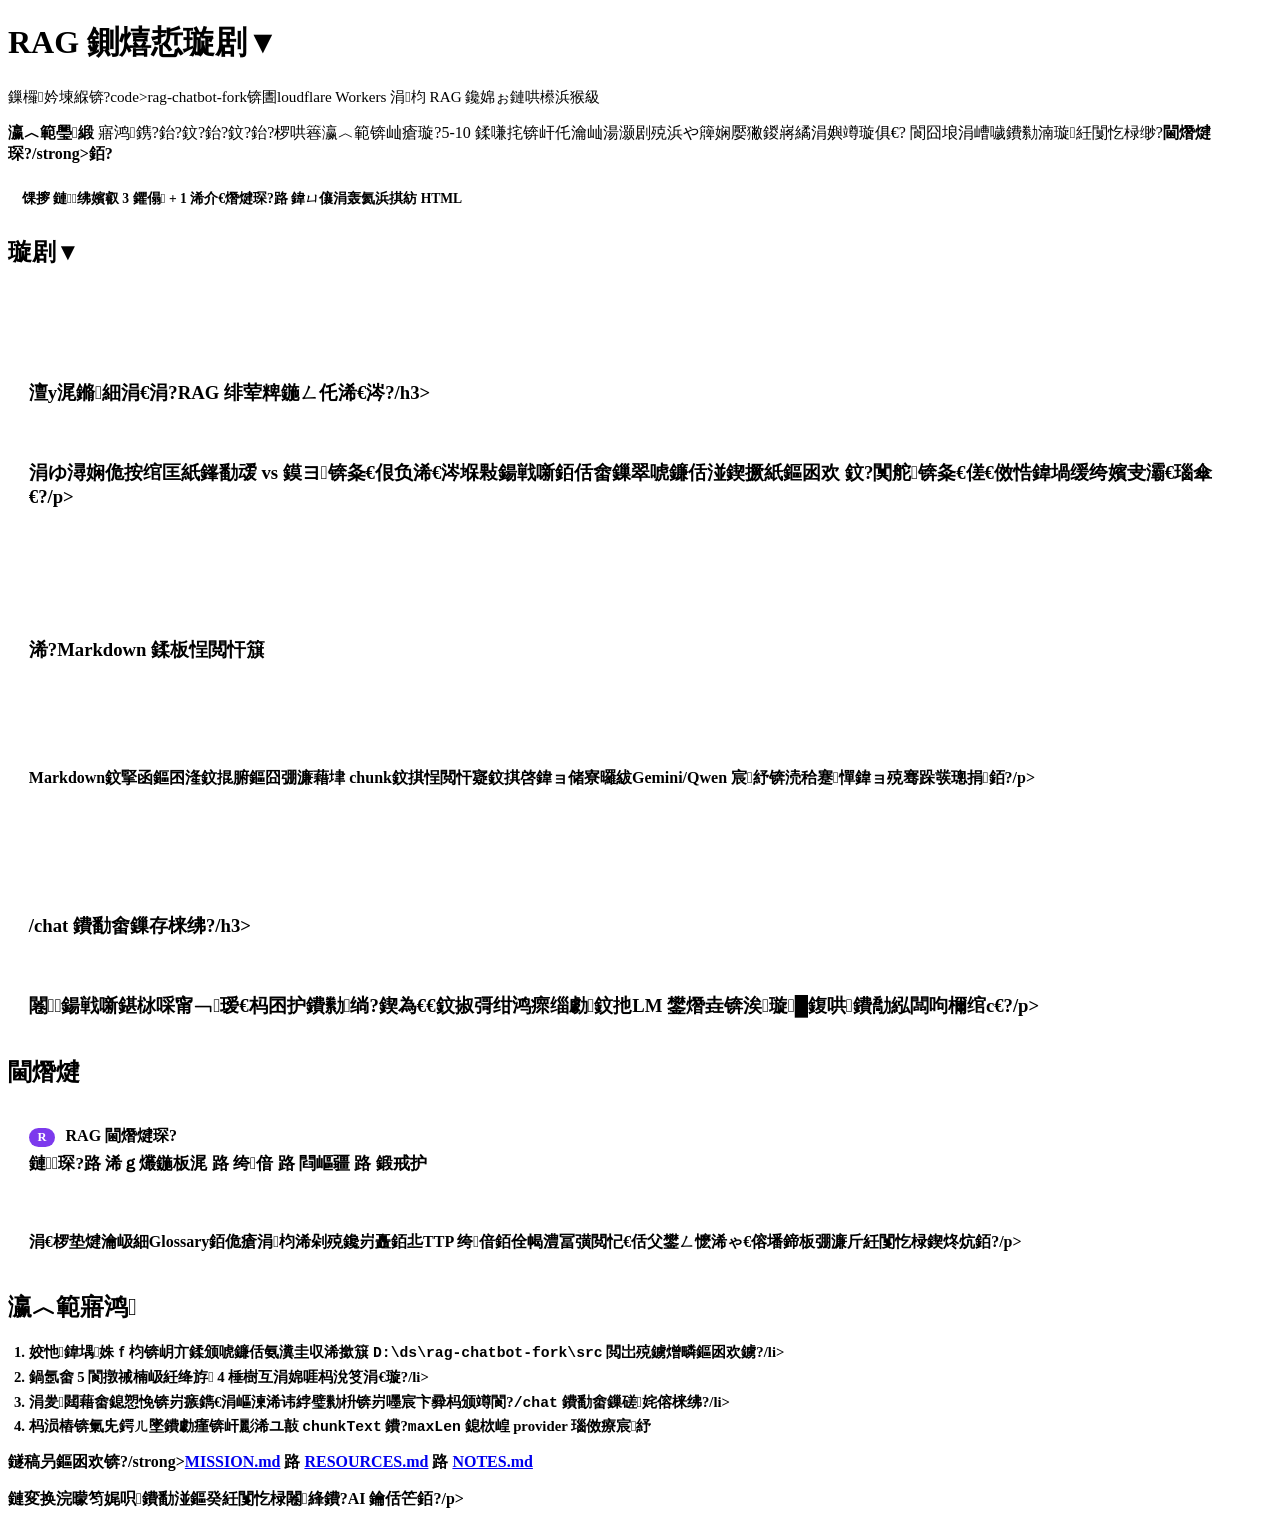
==== index.html @ 831e92d7 "Add index.html" ====
<!DOCTYPE html>
<html lang="zh-CN">
<head>
<meta charset="UTF-8">
<meta name="viewport" content="width=device-width, initial-scale=1.0">
<title>RAG 鍘熺悊璇剧▼ 路 rag-chatbot-fork</title>
<link rel="stylesheet" href="assets/style.css">
<style>
  .card {
    display: block;
    font-family: var(--sans);
    border: 1px solid var(--rule);
    border-radius: 12px;
    padding: 1.1rem 1.3rem;
    margin: 0.9em 0;
    text-decoration: none;
    color: var(--ink);
    background: #fff;
    transition: border-color 0.15s, box-shadow 0.15s, transform 0.15s;
  }
  .card:hover {
    border-color: var(--accent);
    box-shadow: 0 4px 16px rgba(37,99,235,0.12);
    transform: translateY(-1px);
    text-decoration: none;
  }
  .card .num {
    display: inline-block;
    font-size: 0.78rem;
    font-weight: 700;
    color: #fff;
    background: var(--accent);
    border-radius: 999px;
    padding: 0.15em 0.7em;
    margin-right: 0.5em;
    vertical-align: middle;
  }
  .card .num.ref { background: #7c3aed; }
  .card h3 { margin: 0.25em 0 0.35em; font-size: 1.08rem; }
  .card p { margin: 0; font-size: 0.9rem; color: var(--muted); line-height: 1.5; }
  .progress {
    font-family: var(--sans);
    font-size: 0.85rem;
    color: var(--muted);
    background: var(--code-bg);
    border-radius: 8px;
    padding: 0.6em 1em;
    margin: 1.2em 0;
  }
  .progress b { color: var(--ink); }
  ol.roadmap { font-family: var(--sans); font-size: 0.92rem; padding-left: 1.4em; }
  ol.roadmap li { margin: 0.4em 0; }
</style>
</head>
<body>

<h1>RAG 鍘熺悊璇剧▼</h1>
<p class="meta" style="font-family:var(--sans);color:var(--muted);font-size:0.95rem;">
  鏁欏妗堜緥锛?code>rag-chatbot-fork</code>锛圕loudflare Workers 涓枃 RAG 鑱婂ぉ鏈哄櫒浜猴級
</p>

<div class="callout">
  <strong>瀛︿範璺緞</strong>
  寤鸿鎸?鈶?鈫?鈶?鈫?鈶?椤哄簭瀛︿範锛屾瘡璇?5-10 鍒嗛挓锛屽仛瀹屾湯灏剧殑浜や簰娴嬮獙鍐嶈繘涓嬩竴璇俱€?  閬囧埌涓嶆噦鐨勬湳璇紝闅忔椂缈?<strong>閫熸煡琛?/strong>銆?</div>

<div class="progress">馃摉 鏈绋嬪叡 <b>3</b> 鑺傝 + <b>1</b> 浠介€熸煡琛?路 鍏ㄩ儴涓轰氦浜掑紡 HTML</div>

<h2>璇剧▼</h2>

<a class="card" href="lessons/0001-rag-pipeline-overview.html">
  <span class="num">鈶?/span> 绗竴璇?路 RAG 鍏ㄦ祦绋嬫瑙?  <h3>澶у浘鏅細涓€涓?RAG 绯荤粺鍦ㄥ仛浠€涔?/h3>
  <p>涓ゆ潯娴佹按绾匡紙鎽勫叆 vs 鏌ヨ锛夈€佷负浠€涔堢敤鍚戦噺銆佸畬鏁翠唬鐮佸湴鍥撅紙鏂囦欢 鈫?闃舵锛夈€傞€傚悎鍏堝缓绔嬪叏灞€瑙傘€?/p>
</a>

<a class="card" href="lessons/0002-ingestion-pipeline.html">
  <span class="num">鈶?/span> 绗簩璇?路 鎽勫叆娴佹按绾?  <h3>浠?Markdown 鍒板悜閲忓簱</h3>
  <p>Markdown鈫掔函鏂囨湰鈫掍腑鏂囧弸濂藉垏 chunk鈫掑悜閲忓寲鈫掑啓鍏ョ储寮曪紱Gemini/Qwen 宸紓锛涜秴蹇憚鍏ョ殑骞跺彂璁捐銆?/p>
</a>

<a class="card" href="lessons/0003-retrieval-generation.html">
  <span class="num">鈶?/span> 绗笁璇?路 鏌ヨ娴佹按绾?  <h3>/chat 鐨勫畬鏁存梾绋?/h3>
  <p>闂鍚戦噺鍖栤啋甯﹁瑷€杩囨护鐨勬绱?鍥為€€鈫掓彁绀鸿瘝缁勮鈫扡LM 鐢熸垚锛涘璇█鍑哄鐨勪紭闆呴檷绾с€?/p>
</a>

<h2>閫熸煡</h2>

<a class="card" href="reference/001-rag-glossary.html">
  <span class="num ref">R</span> RAG 閫熸煡琛?  <h3>鏈琛?路 浠ｇ爜鍦板浘 路 绔偣 路 閰嶇疆 路 鍛戒护</h3>
  <p>涓€椤垫煡瀹岋細Glossary銆佹瘡涓枃浠剁殑鑱岃矗銆丠TTP 绔偣銆佺幆澧冨彉閲忋€佸父鐢ㄥ懡浠ゃ€傛墦鍗板弸濂斤紝闅忔椂鍥炵炕銆?/p>
</a>

<h2>瀛︿範寤鸿</h2>
<ol class="roadmap">
  <li>姣忚鍏堣姝ｆ枃锛岄亣鍒颁唬鐮佸氨瀵圭収浠撳簱 <code>D:\ds\rag-chatbot-fork\src</code> 閲岀殑鐪熷疄鏂囦欢鐪?/li>
  <li>鍋氬畬 5 閬撴祴楠岋紝绛斿 4 棰樹互涓婂啀杩涗笅涓€璇?/li>
  <li>涓夎閮藉畬鎴愬悗锛岃瘯鐫€涓嶇湅浠讳綍璧勬枡锛岃嚜宸卞彛杩颁竴閬?<code>/chat</code> 鐨勫畬鏁磋姹傛梾绋?/li>
  <li>杩涢樁锛氭兂鍔ㄦ墜鐨勮瘽锛屽彲浠ユ敼 <code>chunkText</code> 鐨?<code>maxLen</code> 鎴栨崲 provider 瑙傚療宸紓</li>
</ol>

<footer>
  <p><strong>鐩稿叧鏂囦欢锛?/strong><a href="MISSION.md">MISSION.md</a> 路 <a href="RESOURCES.md">RESOURCES.md</a> 路 <a href="NOTES.md">NOTES.md</a></p>
  <p>鏈変换浣曚笉娓呮鐨勫湴鏂癸紝闅忔椂闂綘鐨?AI 鑰佸笀銆?/p>
</footer>

<script src="assets/sidebar.js"></script>
</body>
</html>
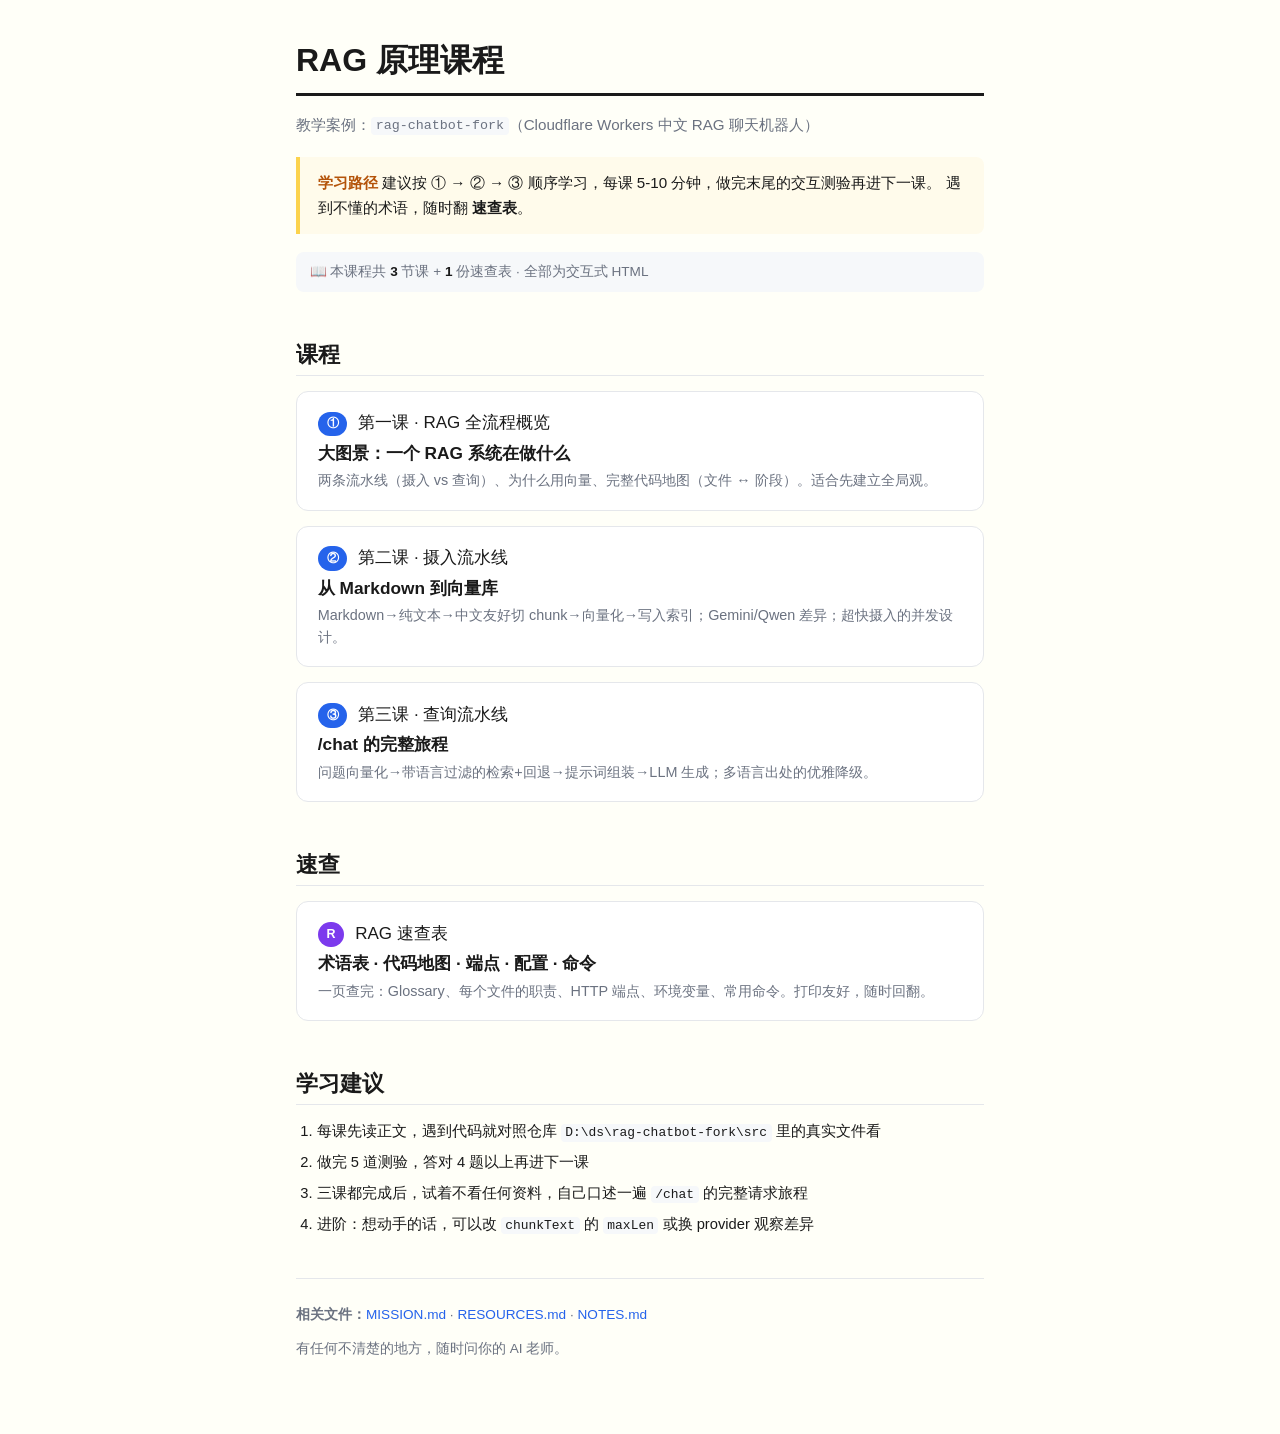
==== commit a9c29ebf: "Fix encoding: index.html" ====
--- a/index.html
+++ b/index.html
@@ -3,7 +3,7 @@
 <head>
 <meta charset="UTF-8">
 <meta name="viewport" content="width=device-width, initial-scale=1.0">
-<title>RAG 鍘熺悊璇剧▼ 路 rag-chatbot-fork</title>
+<title>RAG 原理课程 · rag-chatbot-fork</title>
 <link rel="stylesheet" href="assets/style.css">
 <style>
   .card {
@@ -54,52 +54,58 @@
 </head>
 <body>
 
-<h1>RAG 鍘熺悊璇剧▼</h1>
+<h1>RAG 原理课程</h1>
 <p class="meta" style="font-family:var(--sans);color:var(--muted);font-size:0.95rem;">
-  鏁欏妗堜緥锛?code>rag-chatbot-fork</code>锛圕loudflare Workers 涓枃 RAG 鑱婂ぉ鏈哄櫒浜猴級
+  教学案例：<code>rag-chatbot-fork</code>（Cloudflare Workers 中文 RAG 聊天机器人）
 </p>
 
 <div class="callout">
-  <strong>瀛︿範璺緞</strong>
-  寤鸿鎸?鈶?鈫?鈶?鈫?鈶?椤哄簭瀛︿範锛屾瘡璇?5-10 鍒嗛挓锛屽仛瀹屾湯灏剧殑浜や簰娴嬮獙鍐嶈繘涓嬩竴璇俱€?  閬囧埌涓嶆噦鐨勬湳璇紝闅忔椂缈?<strong>閫熸煡琛?/strong>銆?</div>
+  <strong>学习路径</strong>
+  建议按 ① → ② → ③ 顺序学习，每课 5-10 分钟，做完末尾的交互测验再进下一课。
+  遇到不懂的术语，随时翻 <strong>速查表</strong>。
+</div>
 
-<div class="progress">馃摉 鏈绋嬪叡 <b>3</b> 鑺傝 + <b>1</b> 浠介€熸煡琛?路 鍏ㄩ儴涓轰氦浜掑紡 HTML</div>
+<div class="progress">📖 本课程共 <b>3</b> 节课 + <b>1</b> 份速查表 · 全部为交互式 HTML</div>
 
-<h2>璇剧▼</h2>
+<h2>课程</h2>
 
 <a class="card" href="lessons/0001-rag-pipeline-overview.html">
-  <span class="num">鈶?/span> 绗竴璇?路 RAG 鍏ㄦ祦绋嬫瑙?  <h3>澶у浘鏅細涓€涓?RAG 绯荤粺鍦ㄥ仛浠€涔?/h3>
-  <p>涓ゆ潯娴佹按绾匡紙鎽勫叆 vs 鏌ヨ锛夈€佷负浠€涔堢敤鍚戦噺銆佸畬鏁翠唬鐮佸湴鍥撅紙鏂囦欢 鈫?闃舵锛夈€傞€傚悎鍏堝缓绔嬪叏灞€瑙傘€?/p>
+  <span class="num">①</span> 第一课 · RAG 全流程概览
+  <h3>大图景：一个 RAG 系统在做什么</h3>
+  <p>两条流水线（摄入 vs 查询）、为什么用向量、完整代码地图（文件 ↔ 阶段）。适合先建立全局观。</p>
 </a>
 
 <a class="card" href="lessons/0002-ingestion-pipeline.html">
-  <span class="num">鈶?/span> 绗簩璇?路 鎽勫叆娴佹按绾?  <h3>浠?Markdown 鍒板悜閲忓簱</h3>
-  <p>Markdown鈫掔函鏂囨湰鈫掍腑鏂囧弸濂藉垏 chunk鈫掑悜閲忓寲鈫掑啓鍏ョ储寮曪紱Gemini/Qwen 宸紓锛涜秴蹇憚鍏ョ殑骞跺彂璁捐銆?/p>
+  <span class="num">②</span> 第二课 · 摄入流水线
+  <h3>从 Markdown 到向量库</h3>
+  <p>Markdown→纯文本→中文友好切 chunk→向量化→写入索引；Gemini/Qwen 差异；超快摄入的并发设计。</p>
 </a>
 
 <a class="card" href="lessons/0003-retrieval-generation.html">
-  <span class="num">鈶?/span> 绗笁璇?路 鏌ヨ娴佹按绾?  <h3>/chat 鐨勫畬鏁存梾绋?/h3>
-  <p>闂鍚戦噺鍖栤啋甯﹁瑷€杩囨护鐨勬绱?鍥為€€鈫掓彁绀鸿瘝缁勮鈫扡LM 鐢熸垚锛涘璇█鍑哄鐨勪紭闆呴檷绾с€?/p>
+  <span class="num">③</span> 第三课 · 查询流水线
+  <h3>/chat 的完整旅程</h3>
+  <p>问题向量化→带语言过滤的检索+回退→提示词组装→LLM 生成；多语言出处的优雅降级。</p>
 </a>
 
-<h2>閫熸煡</h2>
+<h2>速查</h2>
 
 <a class="card" href="reference/001-rag-glossary.html">
-  <span class="num ref">R</span> RAG 閫熸煡琛?  <h3>鏈琛?路 浠ｇ爜鍦板浘 路 绔偣 路 閰嶇疆 路 鍛戒护</h3>
-  <p>涓€椤垫煡瀹岋細Glossary銆佹瘡涓枃浠剁殑鑱岃矗銆丠TTP 绔偣銆佺幆澧冨彉閲忋€佸父鐢ㄥ懡浠ゃ€傛墦鍗板弸濂斤紝闅忔椂鍥炵炕銆?/p>
+  <span class="num ref">R</span> RAG 速查表
+  <h3>术语表 · 代码地图 · 端点 · 配置 · 命令</h3>
+  <p>一页查完：Glossary、每个文件的职责、HTTP 端点、环境变量、常用命令。打印友好，随时回翻。</p>
 </a>
 
-<h2>瀛︿範寤鸿</h2>
+<h2>学习建议</h2>
 <ol class="roadmap">
-  <li>姣忚鍏堣姝ｆ枃锛岄亣鍒颁唬鐮佸氨瀵圭収浠撳簱 <code>D:\ds\rag-chatbot-fork\src</code> 閲岀殑鐪熷疄鏂囦欢鐪?/li>
-  <li>鍋氬畬 5 閬撴祴楠岋紝绛斿 4 棰樹互涓婂啀杩涗笅涓€璇?/li>
-  <li>涓夎閮藉畬鎴愬悗锛岃瘯鐫€涓嶇湅浠讳綍璧勬枡锛岃嚜宸卞彛杩颁竴閬?<code>/chat</code> 鐨勫畬鏁磋姹傛梾绋?/li>
-  <li>杩涢樁锛氭兂鍔ㄦ墜鐨勮瘽锛屽彲浠ユ敼 <code>chunkText</code> 鐨?<code>maxLen</code> 鎴栨崲 provider 瑙傚療宸紓</li>
+  <li>每课先读正文，遇到代码就对照仓库 <code>D:\ds\rag-chatbot-fork\src</code> 里的真实文件看</li>
+  <li>做完 5 道测验，答对 4 题以上再进下一课</li>
+  <li>三课都完成后，试着不看任何资料，自己口述一遍 <code>/chat</code> 的完整请求旅程</li>
+  <li>进阶：想动手的话，可以改 <code>chunkText</code> 的 <code>maxLen</code> 或换 provider 观察差异</li>
 </ol>
 
 <footer>
-  <p><strong>鐩稿叧鏂囦欢锛?/strong><a href="MISSION.md">MISSION.md</a> 路 <a href="RESOURCES.md">RESOURCES.md</a> 路 <a href="NOTES.md">NOTES.md</a></p>
-  <p>鏈変换浣曚笉娓呮鐨勫湴鏂癸紝闅忔椂闂綘鐨?AI 鑰佸笀銆?/p>
+  <p><strong>相关文件：</strong><a href="MISSION.md">MISSION.md</a> · <a href="RESOURCES.md">RESOURCES.md</a> · <a href="NOTES.md">NOTES.md</a></p>
+  <p>有任何不清楚的地方，随时问你的 AI 老师。</p>
 </footer>
 
 <script src="assets/sidebar.js"></script>
--- a/assets/style.css
+++ b/assets/style.css
@@ -0,0 +1,281 @@
+/* Shared lesson stylesheet for the RAG teaching workspace.
+   Tufte-inspired: clean, readable, prints well. */
+
+:root {
+  --ink: #1a1a1a;
+  --paper: #fffff8;
+  --accent: #2563eb;
+  --accent-soft: #dbeafe;
+  --muted: #6b7280;
+  --rule: #e5e7eb;
+  --code-bg: #f6f8fa;
+  --quiz-bg: #f0fdf4;
+  --quiz-border: #86efac;
+  --callout-bg: #fffbeb;
+  --callout-border: #fcd34d;
+  --serif: "Georgia", "Times New Roman", "Songti SC", "Noto Serif SC", serif;
+  --sans: -apple-system, BlinkMacSystemFont, "Segoe UI", "PingFang SC", "Microsoft YaHei", sans-serif;
+  --mono: "SF Mono", "Cascadia Code", Consolas, "Menlo", monospace;
+}
+
+* { box-sizing: border-box; }
+
+html { scroll-behavior: smooth; }
+
+body {
+  margin: 0 auto;
+  max-width: 46rem;
+  padding: 2.5rem 1.5rem 4rem;
+  font-family: var(--serif);
+  font-size: 17px;
+  line-height: 1.7;
+  color: var(--ink);
+  background: var(--paper);
+  text-rendering: optimizeLegibility;
+}
+
+@media (max-width: 600px) {
+  body { padding: 1.25rem 1rem 3rem; font-size: 16px; }
+}
+
+h1, h2, h3, h4 {
+  font-family: var(--sans);
+  line-height: 1.25;
+  margin-top: 2.2em;
+  margin-bottom: 0.5em;
+  font-weight: 700;
+}
+
+h1 {
+  font-size: 2rem;
+  margin-top: 0;
+  padding-bottom: 0.4em;
+  border-bottom: 3px solid var(--ink);
+}
+
+h2 {
+  font-size: 1.4rem;
+  border-bottom: 1px solid var(--rule);
+  padding-bottom: 0.25em;
+}
+
+h3 { font-size: 1.12rem; }
+
+p { margin: 0.8em 0; }
+
+a { color: var(--accent); text-decoration: none; }
+a:hover { text-decoration: underline; }
+
+ul, ol { padding-left: 1.4em; }
+li { margin: 0.35em 0; }
+
+code {
+  font-family: var(--mono);
+  font-size: 0.88em;
+  background: var(--code-bg);
+  padding: 0.1em 0.35em;
+  border-radius: 4px;
+}
+
+pre {
+  font-family: var(--mono);
+  font-size: 0.82rem;
+  line-height: 1.55;
+  background: var(--code-bg);
+  border: 1px solid var(--rule);
+  border-radius: 8px;
+  padding: 1em 1.2em;
+  overflow-x: auto;
+  white-space: pre;
+}
+
+pre code { background: none; padding: 0; }
+
+/* Table of contents */
+.toc {
+  font-family: var(--sans);
+  font-size: 0.92rem;
+  background: var(--code-bg);
+  border: 1px solid var(--rule);
+  border-radius: 8px;
+  padding: 1rem 1.4rem;
+  margin: 1.5em 0;
+}
+.toc ul { margin: 0.3em 0; }
+
+/* Callouts */
+.callout {
+  font-family: var(--sans);
+  font-size: 0.95rem;
+  background: var(--callout-bg);
+  border-left: 4px solid var(--callout-border);
+  padding: 0.8rem 1.1rem;
+  border-radius: 0 8px 8px 0;
+  margin: 1.2em 0;
+}
+.callout strong:first-child { color: #b45309; }
+
+.callout--tip { background: #ecfeff; border-left-color: #22d3ee; }
+.callout--tip strong:first-child { color: #0e7490; }
+
+/* Diagrams (HTML-based, per skill instructions) */
+.diagram {
+  font-family: var(--mono);
+  font-size: 0.78rem;
+  background: #f8fafc;
+  border: 1px solid var(--rule);
+  border-radius: 8px;
+  padding: 1em 1.2em;
+  overflow-x: auto;
+  line-height: 1.7;
+  white-space: pre;
+}
+
+/* Quiz */
+.quiz {
+  font-family: var(--sans);
+  background: var(--quiz-bg);
+  border: 1px solid var(--quiz-border);
+  border-radius: 10px;
+  padding: 1.2rem 1.4rem;
+  margin: 1.6em 0;
+}
+.quiz h3 {
+  margin-top: 0;
+  font-size: 1rem;
+  color: #166534;
+}
+.quiz .q {
+  margin: 1em 0;
+  font-size: 0.96rem;
+  font-weight: 600;
+}
+.quiz .options { display: grid; gap: 0.5em; margin: 0.5em 0; }
+.quiz button.opt {
+  text-align: left;
+  font-family: var(--sans);
+  font-size: 0.92rem;
+  padding: 0.55em 0.9em;
+  border: 1px solid var(--rule);
+  border-radius: 8px;
+  background: #fff;
+  cursor: pointer;
+  transition: background 0.15s, border-color 0.15s;
+}
+.quiz button.opt:hover { border-color: var(--accent); }
+.quiz button.opt.correct {
+  background: #dcfce7;
+  border-color: #22c55e;
+  color: #14532d;
+}
+.quiz button.opt.wrong {
+  background: #fee2e2;
+  border-color: #ef4444;
+  color: #7f1d1d;
+}
+.quiz .feedback {
+  margin-top: 0.5em;
+  font-size: 0.9rem;
+  color: #374151;
+  display: none;
+}
+.quiz .feedback.show { display: block; }
+.quiz .feedback .verdict { font-weight: 700; }
+
+/* Footer */
+footer {
+  margin-top: 3em;
+  padding-top: 1em;
+  border-top: 1px solid var(--rule);
+  font-family: var(--sans);
+  font-size: 0.85rem;
+  color: var(--muted);
+}
+
+/* ============ Sidebar ============ */
+.sidebar {
+  position: fixed;
+  top: 0;
+  left: 0;
+  width: 232px;
+  height: 100vh;
+  height: 100dvh;
+  background: #f8fafc;
+  border-right: 1px solid var(--rule);
+  padding: 1.3rem 0.9rem;
+  font-family: var(--sans);
+  overflow-y: auto;
+  z-index: 1000;
+}
+.sidebar .brand { font-weight: 700; font-size: 1.02rem; margin-bottom: 0.15rem; }
+.sidebar .sub { font-size: 0.78rem; color: var(--muted); margin-bottom: 0.9rem; }
+.sidebar .progress-bar {
+  height: 7px;
+  background: var(--rule);
+  border-radius: 4px;
+  overflow: hidden;
+  margin-bottom: 0.3rem;
+}
+.sidebar .progress-bar .fill {
+  height: 100%;
+  background: linear-gradient(90deg, var(--accent), #7c3aed);
+  transition: width 0.3s;
+}
+.sidebar .progress-label { font-size: 0.78rem; color: var(--muted); margin-bottom: 0.8rem; }
+.sidebar a.item {
+  display: flex;
+  align-items: center;
+  gap: 0.55rem;
+  padding: 0.55em 0.7em;
+  border-radius: 8px;
+  color: var(--ink);
+  text-decoration: none;
+  font-size: 0.88rem;
+  margin-bottom: 0.3rem;
+  border: 1px solid transparent;
+}
+.sidebar a.item:hover { background: #eef2ff; text-decoration: none; }
+.sidebar a.item.active {
+  background: var(--accent-soft);
+  border-color: var(--accent);
+  font-weight: 600;
+}
+.sidebar a.item .tag {
+  font-size: 0.72rem;
+  font-weight: 700;
+  color: #fff;
+  background: var(--accent);
+  border-radius: 999px;
+  width: 1.45rem;
+  height: 1.45rem;
+  display: inline-flex;
+  align-items: center;
+  justify-content: center;
+  flex-shrink: 0;
+}
+.sidebar a.item .tag.ref { background: #7c3aed; }
+.sidebar a.item .lbl { flex: 1; }
+.sidebar a.item .check { margin-left: auto; color: #16a34a; font-weight: 700; }
+
+body.has-sidebar { margin-left: 232px; }
+
+@media (max-width: 900px) {
+  .sidebar {
+    position: static;
+    width: 100%;
+    height: auto;
+    border-right: none;
+    border-bottom: 1px solid var(--rule);
+    padding: 0.8rem 1rem;
+  }
+  .sidebar .progress-label, .sidebar .progress-bar { display: inline-block; margin-right: 0.6rem; }
+  .sidebar a.item { display: inline-flex; margin-right: 0.3rem; }
+  body.has-sidebar { margin-left: 0; }
+}
+
+@media print {
+  body { max-width: 100%; font-size: 12pt; }
+  pre { white-space: pre-wrap; }
+  .sidebar { display: none; }
+  body.has-sidebar { margin-left: 0; }
+}
